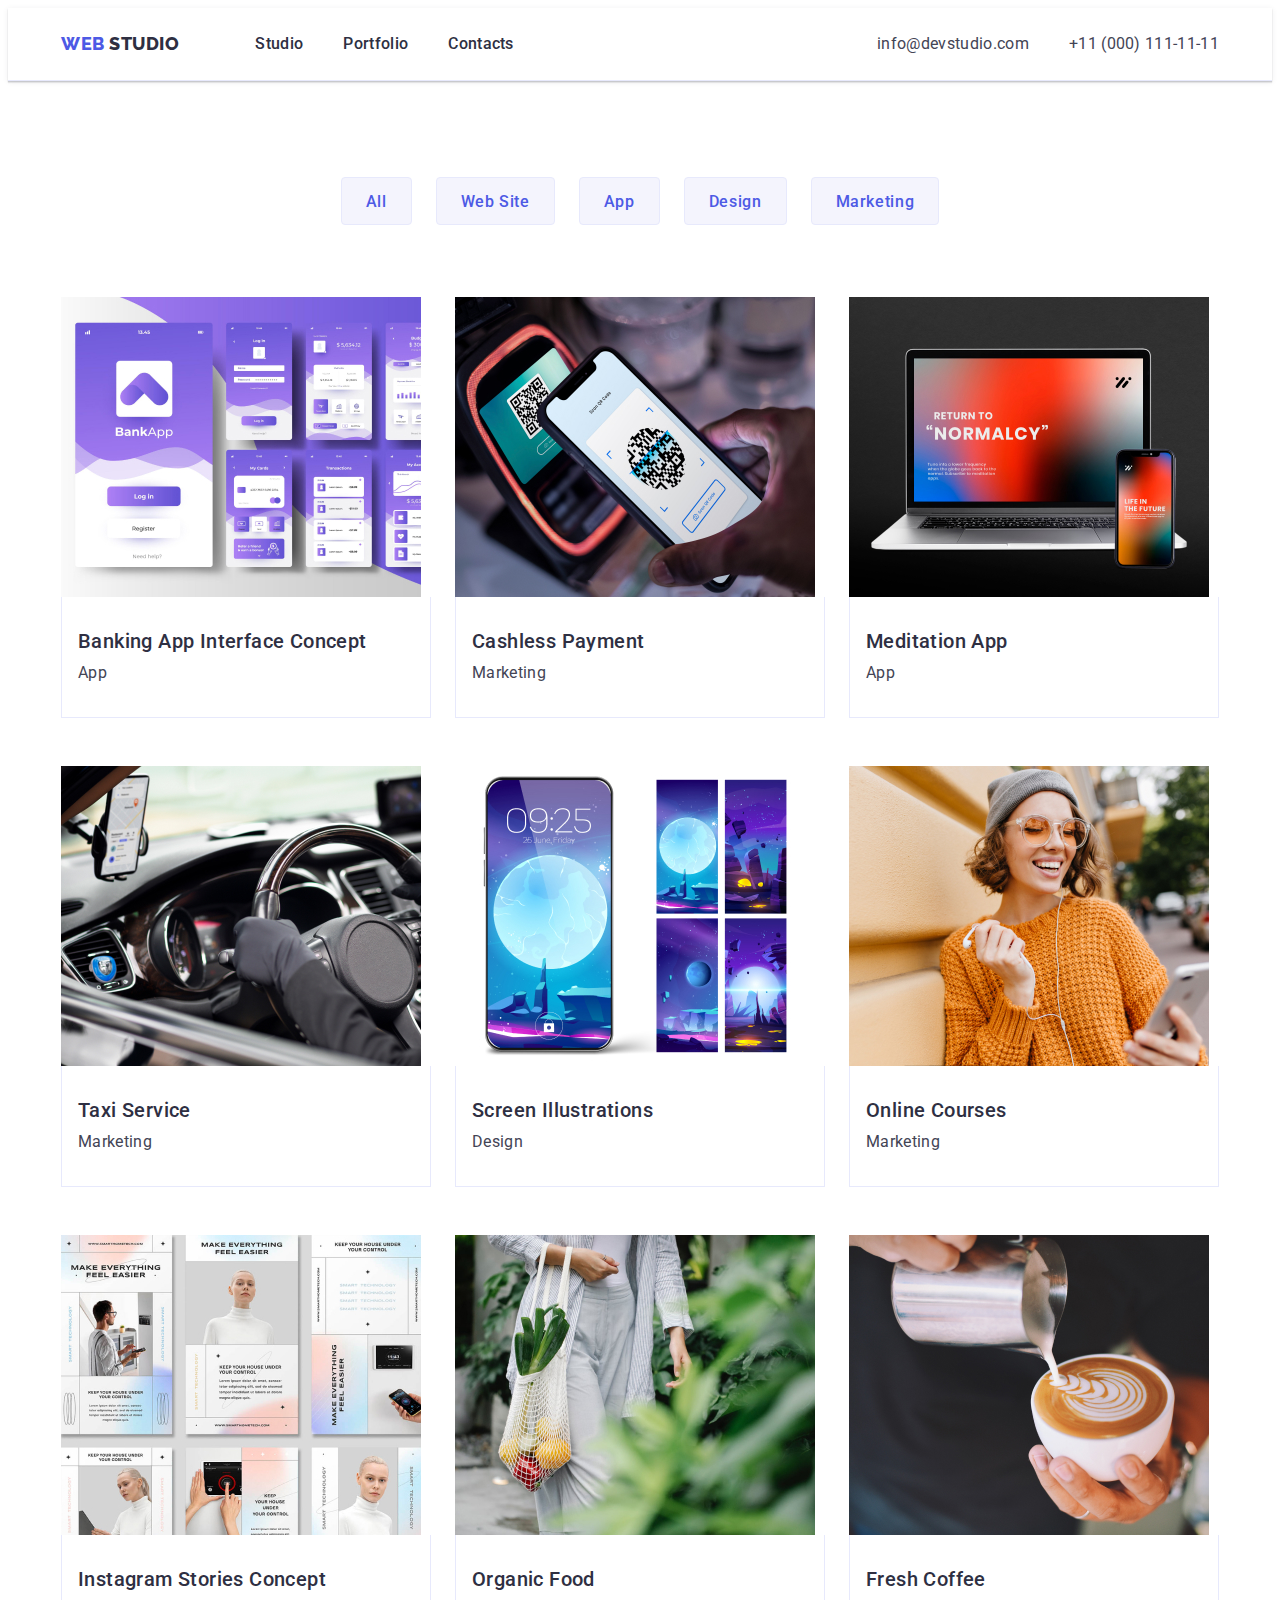
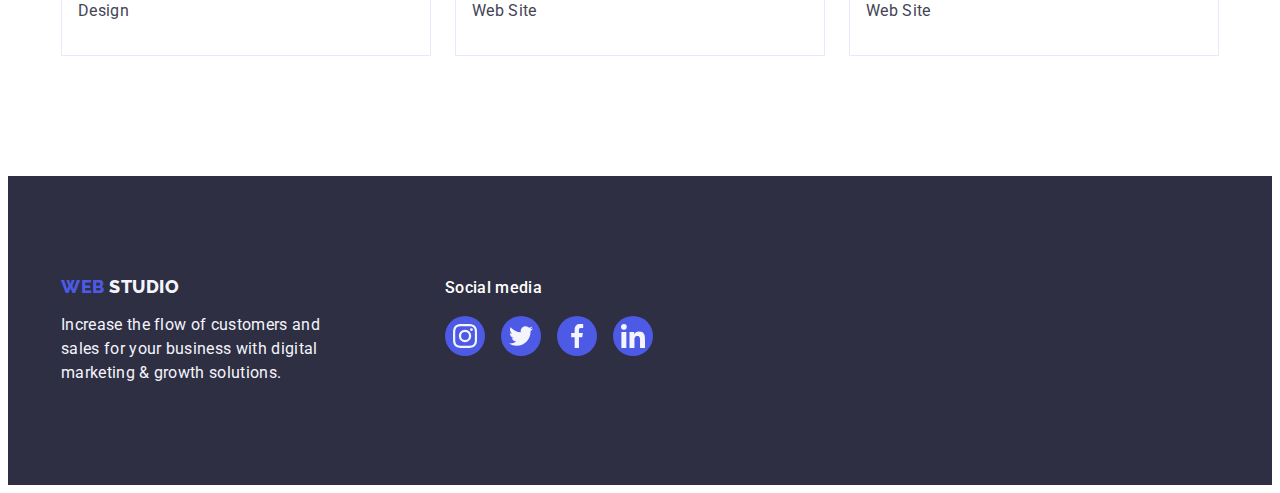
==== portfolio.html @ b8534a58 "start" ====
<!DOCTYPE html>
<html lang="en">

<head>
    <meta charset="UTF-8">
    <meta http-equiv="X-UA-Compatible" content="IE=edge">
    <meta name="viewport" content="width=device-width, initial-scale=1.0">
    <title>Portfolio</title>

    <link rel="stylesheet" href="https://cdnjs.cloudflare.com/ajax/libs/modern-normalize/2.0.0/modern-normalize.min.css"
        integrity="sha512-4xo8blKMVCiXpTaLzQSLSw3KFOVPWhm/TRtuPVc4WG6kUgjH6J03IBuG7JZPkcWMxJ5huwaBpOpnwYElP/m6wg=="
        crossorigin="anonymous" referrerpolicy="no-referrer">
    <link rel="stylesheet" href="./css/styles.css">
    <link rel="preconnect" href="https://fonts.googleapis.com">
    <link rel="preconnect" href="https://fonts.gstatic.com" crossorigin>
    <link href="https://fonts.googleapis.com/css2?family=Raleway:wght@800&family=Roboto:wght@400;500;700&display=swap"
        rel="stylesheet">
</head>

<body>

    <header class="header">
        <div class="container header-cont">
            <nav class="header-nav">
                <a href="./index.html" class="web-logo link">
                    Web
                    <span class="logo-studio">Studio</span>
                </a>
                <ul class="nav-list list">
                    <li class="nav-list-item"><a href="./index.html" class="nav-item-text link"> Studio</a></li>
                    <li class="nav-list-item"><a href="./portfolio.html" class="nav-item-text link">Portfolio</a> </li>
                    <li class="nav-list-item"><a href="" class="nav-item-text link"> Contacts</a></li>
                </ul>
            </nav>
            <address class="address">
                <ul class="adress-list list">
                    <li class="adress-list-item"> <a href="mailto:info@devstudio.com"
                            class="adress-item-text link">info@devstudio.com</a></li>
                    <li class="adress-list-item"> <a href="tel:+110001111111" class="adress-item-text link">+11 (000)
                            111-11-11</a></li>
                </ul>
            </address>
        </div>
    </header>

    <main>

        <section class="services">
            <div class="container">
                <h1 class="hidden-text">WebStudio services</h1>

                <ul class="button-list list">
                    <li><button type="button" class="filtr-button button">All</button></li>
                    <li><button type="button" class="filtr-button button">Web Site</button></li>
                    <li><button type="button" class="filtr-button button">App</button></li>
                    <li><button type="button" class="filtr-button button">Design</button></li>
                    <li><button type="button" class="filtr-button button">Marketing</button></li>
                </ul>


                <ul class="services-list list">
                    <li class="services-list-item">
                        <a href="" class="link services-link">
                            <img src="./images/portfolio/img-1.jpg" alt="example image 1" width="360" height="300">
                            <div class="servises-card-text">
                                <h2 class="services-item-title">Banking App Interface Concept</h2>
                                <p class="services-item-text">App</p>
                            </div>
                        </a>
                    </li>
                    <li class="services-list-item">
                        <a href="" class="link services-link">
                            <img src="./images/portfolio/img-2.jpg" alt="example image 2" width="360" height="300">
                            <div class="servises-card-text">
                                <h2 class="services-item-title">Cashless Payment</h2>
                                <p class="services-item-text">Marketing</p>
                            </div>
                        </a>
                    </li>
                    <li class="services-list-item">
                        <a href="" class="link services-link">
                            <img src="./images/portfolio/img-3.jpg" alt="example image 3" width="360" height="300">
                            <div class="servises-card-text">
                                <h2 class="services-item-title">Meditation App</h2>
                                <p class="services-item-text">App</p>
                            </div>
                        </a>
                    </li>
                    <li class="services-list-item">
                        <a href="" class="link services-link">
                            <img src="./images/portfolio/img-4.jpg" alt="example image 4" width="360" height="300">
                            <div class="servises-card-text">
                                <h2 class="services-item-title">Taxi Service</h2>
                                <p class="services-item-text">Marketing</p>
                            </div>
                        </a>
                    </li>
                    <li class="services-list-item">
                        <a href="" class="link services-link">
                            <img src="./images/portfolio/img-5.jpg" alt="example image 5" width="360" height="300">
                            <div class="servises-card-text">
                                <h2 class="services-item-title">Screen Illustrations</h2>
                                <p class="services-item-text">Design</p>
                            </div>
                        </a>
                    </li>
                    <li class="services-list-item">
                        <a href="" class="link services-link">
                            <img src="./images/portfolio/img-6.jpg" alt="example image 6" width="360" height="300">
                            <div class="servises-card-text">
                                <h2 class="services-item-title">Online Courses</h2>
                                <p class="services-item-text">Marketing</p>
                            </div>
                        </a>
                    </li>
                    <li class="services-list-item">
                        <a href="" class="link services-link">
                            <img src="./images/portfolio/img-7.jpg" alt="example image 7" width="360" height="300">
                            <div class="servises-card-text">
                                <h2 class="services-item-title">Instagram Stories Concept</h2>
                                <p class="services-item-text">Design</p>
                            </div>
                        </a>
                    </li>
                    <li class="services-list-item">
                        <a href="" class="link services-link">
                            <img src="./images/portfolio/img-8.jpg" alt="example image 8" width="360" height="300">
                            <div class="servises-card-text">
                                <h2 class="services-item-title">Organic Food</h2>
                                <p class="services-item-text">Web Site</p>
                            </div>
                        </a>
                    </li>
                    <li class="services-list-item">
                        <a href="" class="link services-link">
                            <img src="./images/portfolio/img-9.jpg" alt="example image 9" width="360" height="300">
                            <div class="servises-card-text">
                                <h2 class="services-item-title">Fresh Coffee</h2>
                                <p class="services-item-text">Web Site</p>
                            </div>
                        </a>
                    </li>
                </ul>
            </div>
        </section>

    </main>

    <footer class="footer">
        <div class="container container-footer">
            <div class="footer-info">
                <a href="./index.html" class="web-logo-footer web-logo link">
                    Web
                    <span class="logo-studio">Studio</span>
                </a>
                <p class="footer-text">Increase the flow of customers and sales for your business with digital marketing
                    &
                    growth solutions. </p>
            </div>
            <div class="footer-soc">
                <p class="footer-text footer-soc-text">Social media</p>
                <ul class="footer-soc-list list">
                    <li class="footer-soc-item"><a href="" class="footer-soc-link link" target="_blank"
                            rel="noopener norefferer">
                            <svg class="footer-soc-icon" width="24" height="24">
                                <use href="./images/icons.svg#icon-instagram"></use>
                            </svg></a></li>
                    <li class="footer-soc-item"><a href="" class="footer-soc-link link" target="_blank"
                            rel="noopener norefferer">
                            <svg class="footer-soc-icon" width="24" height="24">
                                <use href="./images/icons.svg#icon-twitter"></use>
                            </svg></a></li>
                    <li class="footer-soc-item"><a href="" class="footer-soc-link link" target="_blank"
                            rel="noopener norefferer">
                            <svg class="footer-soc-icon" width="24" height="24">
                                <use href="./images/icons.svg#icon-facebook"></use>
                            </svg></a></li>
                    <li class="footer-soc-item"><a href="" class="footer-soc-link link" target="_blank"
                            rel="noopener norefferer">
                            <svg class="footer-soc-icon" width="24" height="24">
                                <use href="./images/icons.svg#icon-linkedin"></use>
                            </svg></a></li>
                </ul>
            </div>
        </div>
    </footer>
</body>

</html>
---- css/styles.css ----
:root {
    --pressed-state-color: #404BBF;
}

body {
    font-family: 'Roboto', sans-serif;
    color: #434455;
    background-color: #fff;
}

p,
h1,
h2,
h3,
h4,
h5,
h6,
ul,
ol {
    margin: 0;
    padding: 0;
}

img {
    display: block;
}

.link {
    text-decoration: none;
}

.list {
    list-style: none;
}

.container {
    width: 1158px;
    padding: 0 15px 0;
    margin: 0 auto;
}

/* HEADER */

.header {
    border-bottom: 1px solid #e7e9fc;
    display: flex;
    box-shadow: 0px 2px 1px rgba(46, 47, 66, 0.08), 0px 1px 1px rgba(46, 47, 66, 0.16), 0px 1px 6px rgba(46, 47, 66, 0.08);
}

.header-cont {
    display: flex;
}

.web-logo {
    font-family: 'Raleway', sans-serif;
    font-weight: 800;
    font-style: normal;
    font-size: 18px;
    line-height: 1.17;
    letter-spacing: 0.03em;
    text-transform: uppercase;
    color: #4D5AE5;
    margin-right: 76px;
}

.logo-studio {
    color: #2E2F42;
}

.header-nav {
    align-items: center;
    display: flex;

}

.nav-list {
    display: flex;
    gap: 40px;

}

.nav-list-item {}

.nav-item-text {
    font-weight: 500;
    font-size: 16px;
    line-height: 1.5;
    letter-spacing: 0.02em;
    color: #2E2F42;
    padding: 24px 0;
}


.address {
    font-style: normal;
    display: flex;
    margin-left: auto;

}

.adress-list {
    padding: 24px 0;
    display: flex;
    gap: 40px;
}

.adress-list-item {}

.adress-item-text {
    font-style: normal;
    font-weight: 400;
    font-size: 16px;
    line-height: 1.5;
    letter-spacing: 0.02em;
    color: #434455;
    padding: 24px 0;
}

.nav-item-text:hover,
.nav-item-text:focus,
.adress-item-text:hover,
.adress-item-text:focus {
    color: #404BBF;
    border-bottom: 4px solid #404BBF;
    border-radius: 2px;
}

/* WELCOME CONTENT */

.welcome-content {
    background-color: #2E2F42;
    background-image: linear-gradient(rgba(46, 47, 66, 0.70), rgba(46, 47, 66, 0.70)), url(../images/welcome-img.jpg);
    background-repeat: no-repeat;
    background-position: center;
    background-size: cover;
    display: flex;
    max-width: 1440px;
    max-height: 600px;
    margin: 0 auto;
    padding: 188px 0 188px;
}

.welcome-title {
    font-size: 56px;
    line-height: 1.07;
    text-align: center;
    letter-spacing: 0.02em;
    color: #FFFFFF;
    margin: auto;
    margin-bottom: 40px;
    max-width: 496px;

}

.button {
    display: block;
    margin: 0 auto;
}

.top-button {
    font-family: 'Roboto', sans-serif;
    font-style: normal;
    font-weight: 500;
    font-size: 16px;
    line-height: 1.5;
    letter-spacing: 0.04em;
    color: #FFFFFF;
    background: #4D5AE5;
    cursor: pointer;
    box-shadow: 0px 4px 4px rgba(0, 0, 0, 0.15);
    border: none;
    border-radius: 4px;
    min-width: 169px;
    height: 56px;
}

.top-button:hover,
.top-button:focus {
    background: #404BBF;
}

/* BENEFITS*/

.benefits {
    padding: 120px 0;
}

.hidden-text {
    position: absolute;
    width: 1px;
    height: 1px;
    margin: -1px;
    border: 0;
    padding: 0;

    white-space: nowrap;
    clip-path: inset(100%);
    clip: rect(0 0 0 0);
    overflow: hidden;
}

.benefits-list {
    display: flex;
    gap: 24px
}

.benefits-list-item {
    width: calc((100% - 72px) / 4);
}

.beefits-icon-bg {
    width: 264px;
    height: 112px;
    border-radius: 4px;
    background-color: #F4F4FD;
    display: flex;
    align-items: center;
    justify-content: center;
    margin-bottom: 8px;
}

.benefits-icon {
    margin: 24px 100px;
    width: 64px;
    height: 64px;
}

.benefits-item-title {
    font-weight: 500;
    font-size: 20px;
    line-height: 1.2;
    letter-spacing: 0.02em;
    color: #2E2F42;
    margin-bottom: 8px;
}

.benefits-item-text {
    font-size: 16px;
    line-height: 1.5;
    letter-spacing: 0.02em;
    color: #434455;
}

/* EXAMPLES */

.examples {
    padding-bottom: 120px;
}

.examples-title {
    font-weight: 700;
    font-size: 36px;
    line-height: 1.11;
    text-align: center;
    letter-spacing: 0.02em;
    text-transform: capitalize;
    color: #2E2F42;
    margin-bottom: 72px;
}

.example-list {
    display: flex;
    gap: 24px;
}

.example-list-item {
    width: calc((100% - 48px) / 3);
}

/* TEAM */

.team {
    background-color: #F4F4FD;
    padding: 120px 0 120px;
}

.team-title {
    font-weight: 700;
    font-size: 36px;
    line-height: 1.11;
    text-align: center;
    letter-spacing: 0.02em;
    text-transform: capitalize;
    color: #2E2F42;
    margin-bottom: 72px;
}

.team-list {
    display: flex;
    gap: 24px;
}

.team-list-item {
    background-color: #FFFFFF;
    box-shadow: 0px 1px 6px rgba(46, 47, 66, 0.08), 0px 1px 1px rgba(46, 47, 66, 0.16), 0px 2px 1px rgba(46, 47, 66, 0.08);
    border-radius: 0px 0px 4px 4px;
    width: calc((100% - 72px) / 4);
    min-height: 380px;
}

.team-item-cont {
    padding: 32px 16px;
}

.team-item-title {
    font-weight: 500;
    font-size: 20px;
    line-height: 1.2;
    text-align: center;
    letter-spacing: 0.02em;
    color: #2E2F42;
    margin-bottom: 8px;
}

.team-item-text {
    font-size: 16px;
    line-height: 1.5;
    text-align: center;
    letter-spacing: 0.02em;
    color: #434455;
    margin-bottom: 8px;
}

.team-soc-list {
    display: flex;
    justify-content: center;
    gap: 24px;
}

.team-soc-item {
    width: 40px;
    height: 40px;

}

.team-soc-link {
    display: flex;
    width: 100%;
    height: 100%;
    background-color: #4D5AE5;
    border-radius: 50%;
    align-items: center;
    justify-content: center;
}

.team-soc-icon {
    width: 16px;
    height: 16px;
    fill: #F4F4FD;
}

.team-soc-link:hover,
.team-soc-link:focus {
    background-color: #404BBF;
}

/* CUSTOMERS */

.customers {
    padding-top: 120px;
    padding-bottom: 120px;
}

.customers-container {}

.customers-title {
    font-weight: 700;
    font-size: 36px;
    line-height: 1.11;
    text-align: center;
    letter-spacing: 0.02em;
    text-transform: capitalize;
    color: #2E2F42;
    margin-bottom: 72px;
}


.customers-list {
    display: flex;
    gap: 24px;
}

.customers-item {
    width: calc((100% - 120px) / 6);
    height: 88px;
}

.customers-link {
    width: 100%;
    height: 100%;
    border: 1px solid #8E8F99;
    border-radius: 4px;
    display: flex;
    align-items: center;
    justify-content: center;
    padding: 16px 32px;
    color: #8E8F99;
}

.customers-link:hover,
.customers-link:focus {
    border-color: #404BBF;
    color: #404BBF;
}

.customers-icon {
    width: 104px;
    height: 56px;
    fill: currentColor
}

/* ------- FOOTER ------- */

.footer {
    background-color: #2E2F42;
    padding: 100px 0;
}

.container-footer {
    display: flex;
    align-items: baseline;
}

footer [class="logo-studio"] {
    color: #F4F4FD;
}

.web-logo-footer {
    display: inline-block;
    margin-bottom: 16px;
}

.footer-text {
    font-size: 16px;
    line-height: 1.5;
    letter-spacing: 0.02em;
    color: #F4F4FD;
    width: 264px;
}

.footer-info {
    margin-right: 120px;
}

.footer-soc-text {
    font-weight: 500;
    margin-bottom: 16px;
    color: #FFFFFF;
}

.footer-soc-list {
    display: flex;
    gap: 16px;
}

.footer-soc-item {
    width: 40px;
    height: 40px;
}

.footer-soc-link {
    display: flex;
    width: 100%;
    height: 100%;
    background-color: #4D5AE5;
    border-radius: 50%;
    align-items: center;
    justify-content: center;
}

.footer-soc-icon {
    width: 24px;
    height: 24px;
    fill: #F4F4FD;
}

.footer-soc-link:hover,
.footer-soc-link:focus {
    background-color: #31D0AA;
}

/* PORTFOLIO */

.filtr {}

.button-list {
    display: flex;
    gap: 24px;
    margin-bottom: 72px;
    justify-content: center;
}

.filtr-button {
    font-family: 'Roboto', sans-serif;
    font-weight: 500;
    font-size: 16px;
    line-height: 1.5;
    text-align: center;
    letter-spacing: 0.04em;
    color: #4D5AE5;
    background-color: #F4F4FD;
    cursor: pointer;
    border: 1px solid #E7E9FC;
    border-radius: 4px;
    padding: 12px 24px;
    min-width: 70px;
    height: 48px;
}

.filtr-button:hover,
.filtr-button:focus {
    color: #ffffff;
    background: #404BBF;
    border: 1px solid transparent;
    box-shadow: 0px 3px 1px rgba(0, 0, 0, 0.1), 0px 2px 1px rgba(0, 0, 0, 0.08), 0px 2px 2px rgba(0, 0, 0, 0.12);
}

.button {}

.services {
    padding: 96px 0 120px;
}

.services-card-list {}

.services-list {
    display: flex;
    flex-wrap: wrap;
    row-gap: 48px;
    column-gap: 24px;
}

.services-list-item {
    width: calc((100% - 48px) / 3);
}

.services-link {
    display: block;
}

.services-link:hover,
.services-link:focus {
    box-shadow: 0px 2px 1px 0px rgba(46, 47, 66, 0.08), 0px 1px 1px 0px rgba(46, 47, 66, 0.16), 0px 1px 6px 0px rgba(46, 47, 66, 0.08);
}

.servises-card-text {
    border: 1px solid #E7E9FC;
    padding: 32px 16px;
    border-top: none;
}

.services-item-title {
    font-weight: 500;
    font-size: 20px;
    line-height: 1.2;
    letter-spacing: 0.02em;
    color: #2E2F42;
    margin-bottom: 8px;

}

.services-item-text {
    font-size: 16px;
    line-height: 1.5;
    letter-spacing: 0.02em;
    color: #434455;
}
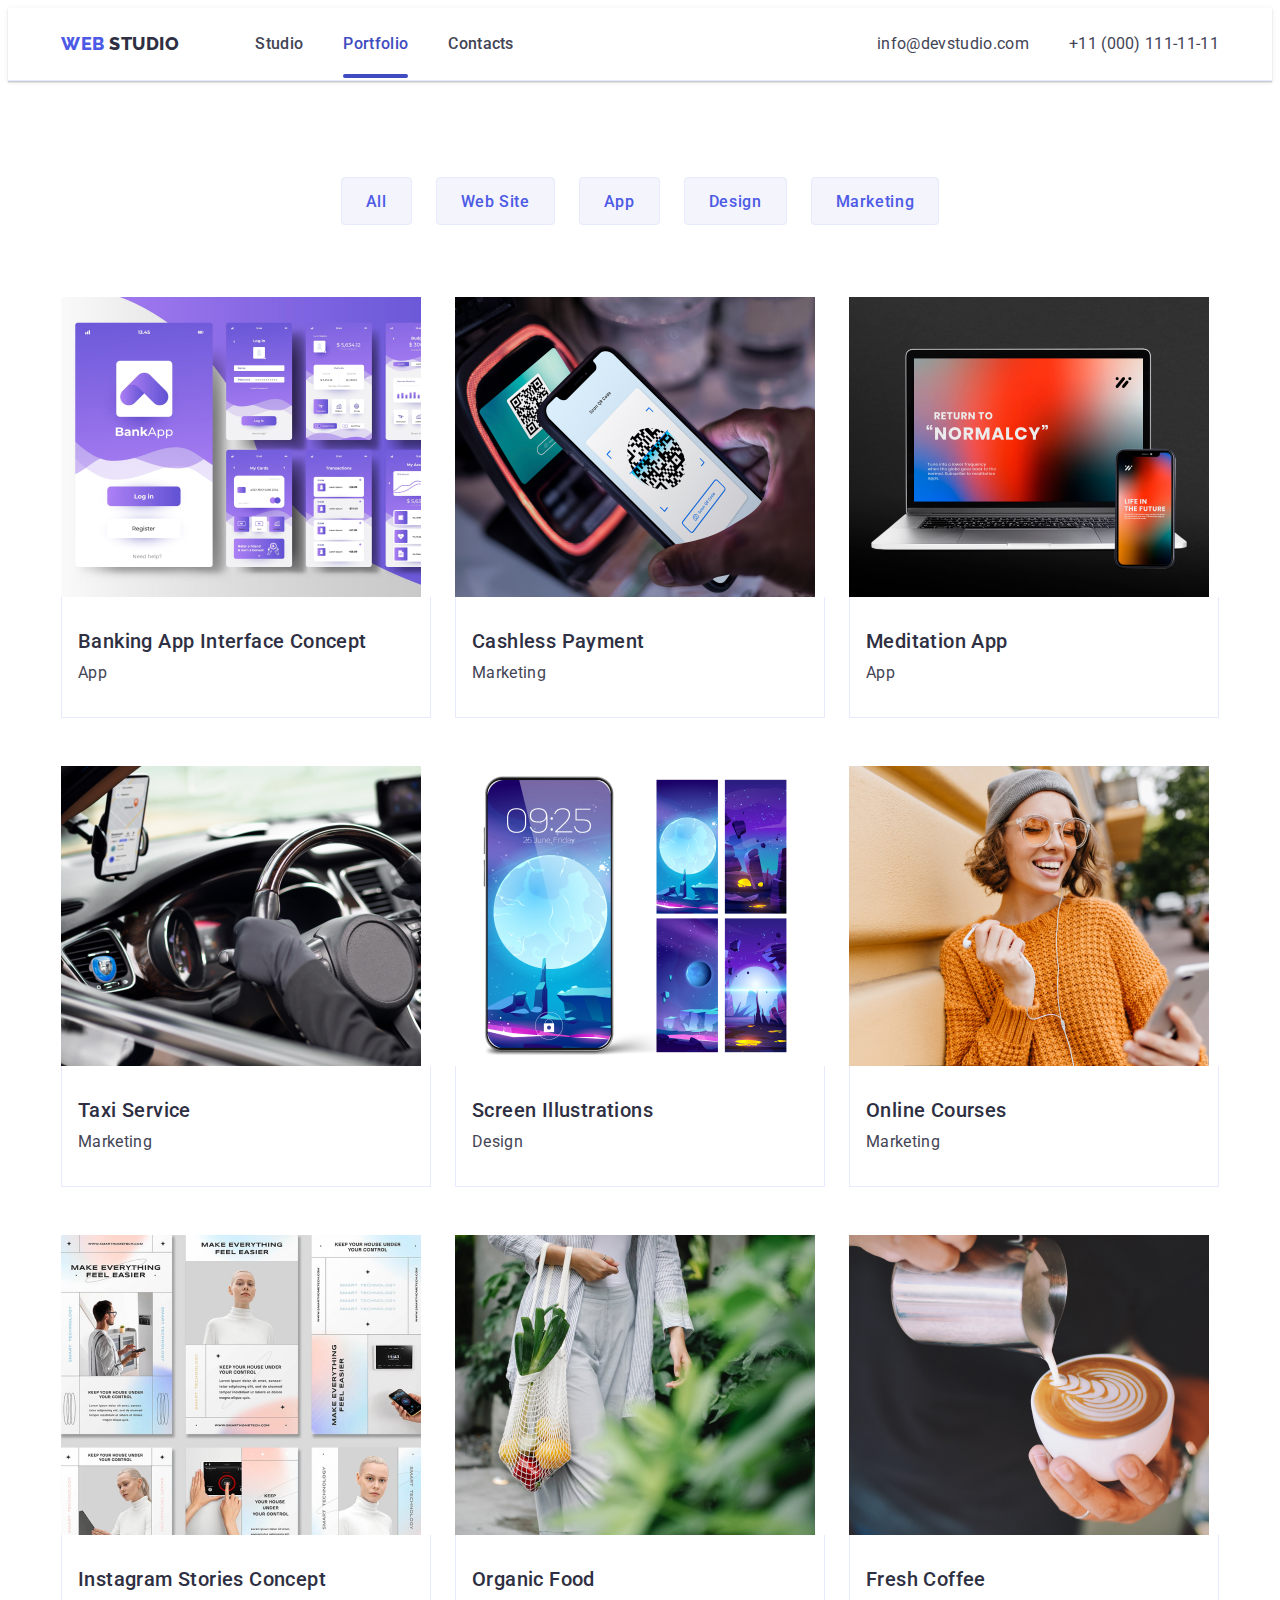
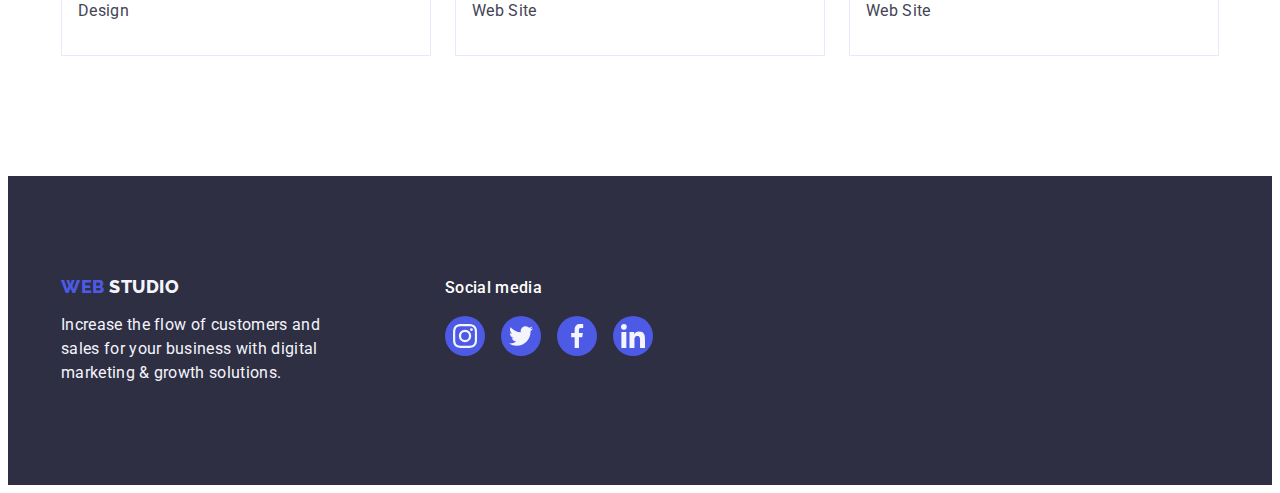
==== commit a4d20ee0: "upd4" ====
--- a/portfolio.html
+++ b/portfolio.html
@@ -28,7 +28,8 @@
                 </a>
                 <ul class="nav-list list">
                     <li class="nav-list-item"><a href="./index.html" class="nav-item-text link"> Studio</a></li>
-                    <li class="nav-list-item"><a href="./portfolio.html" class="nav-item-text link">Portfolio</a> </li>
+                    <li class="nav-list-item"><a href="./portfolio.html" class="nav-item-text link active">Portfolio</a>
+                    </li>
                     <li class="nav-list-item"><a href="" class="nav-item-text link"> Contacts</a></li>
                 </ul>
             </nav>
@@ -61,7 +62,12 @@
                 <ul class="services-list list">
                     <li class="services-list-item">
                         <a href="" class="link services-link">
-                            <img src="./images/portfolio/img-1.jpg" alt="example image 1" width="360" height="300">
+                            <div class="service-cover-wrap">
+                                <img src="./images/portfolio/img-1.jpg" alt="example image 1" width="360" height="300">
+                                <p class="service-cover-text">14 Stylish and User-Friendly App Design Concepts · Task
+                                    Manager App · Calorie Tracker App · Exotic Fruit Ecommerce App · Cloud Storage App
+                                </p>
+                            </div>
                             <div class="servises-card-text">
                                 <h2 class="services-item-title">Banking App Interface Concept</h2>
                                 <p class="services-item-text">App</p>
@@ -70,7 +76,12 @@
                     </li>
                     <li class="services-list-item">
                         <a href="" class="link services-link">
-                            <img src="./images/portfolio/img-2.jpg" alt="example image 2" width="360" height="300">
+                            <div class="service-cover-wrap">
+                                <img src="./images/portfolio/img-2.jpg" alt="example image 2" width="360" height="300">
+                                <p class="service-cover-text">14 Stylish and User-Friendly App Design Concepts · Task
+                                    Manager App · Calorie Tracker App · Exotic Fruit Ecommerce App · Cloud Storage App
+                                </p>
+                            </div>
                             <div class="servises-card-text">
                                 <h2 class="services-item-title">Cashless Payment</h2>
                                 <p class="services-item-text">Marketing</p>
@@ -79,7 +90,12 @@
                     </li>
                     <li class="services-list-item">
                         <a href="" class="link services-link">
-                            <img src="./images/portfolio/img-3.jpg" alt="example image 3" width="360" height="300">
+                            <div class="service-cover-wrap">
+                                <img src="./images/portfolio/img-3.jpg" alt="example image 3" width="360" height="300">
+                                <p class="service-cover-text">14 Stylish and User-Friendly App Design Concepts · Task
+                                    Manager App · Calorie Tracker App · Exotic Fruit Ecommerce App · Cloud Storage App
+                                </p>
+                            </div>
                             <div class="servises-card-text">
                                 <h2 class="services-item-title">Meditation App</h2>
                                 <p class="services-item-text">App</p>
@@ -88,7 +104,12 @@
                     </li>
                     <li class="services-list-item">
                         <a href="" class="link services-link">
-                            <img src="./images/portfolio/img-4.jpg" alt="example image 4" width="360" height="300">
+                            <div class="service-cover-wrap">
+                                <img src="./images/portfolio/img-4.jpg" alt="example image 4" width="360" height="300">
+                                <p class="service-cover-text">14 Stylish and User-Friendly App Design Concepts · Task
+                                    Manager App · Calorie Tracker App · Exotic Fruit Ecommerce App · Cloud Storage App
+                                </p>
+                            </div>
                             <div class="servises-card-text">
                                 <h2 class="services-item-title">Taxi Service</h2>
                                 <p class="services-item-text">Marketing</p>
@@ -97,7 +118,12 @@
                     </li>
                     <li class="services-list-item">
                         <a href="" class="link services-link">
-                            <img src="./images/portfolio/img-5.jpg" alt="example image 5" width="360" height="300">
+                            <div class="service-cover-wrap">
+                                <img src="./images/portfolio/img-5.jpg" alt="example image 5" width="360" height="300">
+                                <p class="service-cover-text">14 Stylish and User-Friendly App Design Concepts · Task
+                                    Manager App · Calorie Tracker App · Exotic Fruit Ecommerce App · Cloud Storage App
+                                </p>
+                            </div>
                             <div class="servises-card-text">
                                 <h2 class="services-item-title">Screen Illustrations</h2>
                                 <p class="services-item-text">Design</p>
@@ -106,7 +132,12 @@
                     </li>
                     <li class="services-list-item">
                         <a href="" class="link services-link">
-                            <img src="./images/portfolio/img-6.jpg" alt="example image 6" width="360" height="300">
+                            <div class="service-cover-wrap">
+                                <img src="./images/portfolio/img-6.jpg" alt="example image 6" width="360" height="300">
+                                <p class="service-cover-text">14 Stylish and User-Friendly App Design Concepts · Task
+                                    Manager App · Calorie Tracker App · Exotic Fruit Ecommerce App · Cloud Storage App
+                                </p>
+                            </div>
                             <div class="servises-card-text">
                                 <h2 class="services-item-title">Online Courses</h2>
                                 <p class="services-item-text">Marketing</p>
@@ -115,7 +146,12 @@
                     </li>
                     <li class="services-list-item">
                         <a href="" class="link services-link">
-                            <img src="./images/portfolio/img-7.jpg" alt="example image 7" width="360" height="300">
+                            <div class="service-cover-wrap">
+                                <img src="./images/portfolio/img-7.jpg" alt="example image 7" width="360" height="300">
+                                <p class="service-cover-text">14 Stylish and User-Friendly App Design Concepts · Task
+                                    Manager App · Calorie Tracker App · Exotic Fruit Ecommerce App · Cloud Storage App
+                                </p>
+                            </div>
                             <div class="servises-card-text">
                                 <h2 class="services-item-title">Instagram Stories Concept</h2>
                                 <p class="services-item-text">Design</p>
@@ -124,7 +160,12 @@
                     </li>
                     <li class="services-list-item">
                         <a href="" class="link services-link">
-                            <img src="./images/portfolio/img-8.jpg" alt="example image 8" width="360" height="300">
+                            <div class="service-cover-wrap">
+                                <img src="./images/portfolio/img-8.jpg" alt="example image 8" width="360" height="300">
+                                <p class="service-cover-text">14 Stylish and User-Friendly App Design Concepts · Task
+                                    Manager App · Calorie Tracker App · Exotic Fruit Ecommerce App · Cloud Storage App
+                                </p>
+                            </div>
                             <div class="servises-card-text">
                                 <h2 class="services-item-title">Organic Food</h2>
                                 <p class="services-item-text">Web Site</p>
@@ -133,7 +174,12 @@
                     </li>
                     <li class="services-list-item">
                         <a href="" class="link services-link">
-                            <img src="./images/portfolio/img-9.jpg" alt="example image 9" width="360" height="300">
+                            <div class="service-cover-wrap">
+                                <img src="./images/portfolio/img-9.jpg" alt="example image 9" width="360" height="300">
+                                <p class="service-cover-text">14 Stylish and User-Friendly App Design Concepts · Task
+                                    Manager App · Calorie Tracker App · Exotic Fruit Ecommerce App · Cloud Storage App
+                                </p>
+                            </div>
                             <div class="servises-card-text">
                                 <h2 class="services-item-title">Fresh Coffee</h2>
                                 <p class="services-item-text">Web Site</p>
--- a/css/styles.css
+++ b/css/styles.css
@@ -82,14 +82,33 @@
 .nav-list-item {}
 
 .nav-item-text {
+    position: relative;
     font-weight: 500;
     font-size: 16px;
     line-height: 1.5;
     letter-spacing: 0.02em;
-    color: #2E2F42;
+    color: #434455;
     padding: 24px 0;
-}
-
+    transition: color 250ms cubic-bezier(0.4, 0, 0.2, 1);
+}
+
+.nav-item-text.active::after {
+    content: '';
+    position: absolute;
+    left: 0;
+    bottom: 0;
+    bottom: -1px;
+    height: 4px;
+    width: 100%;
+    background-color: #404bbf;
+    border-radius: 2px;
+    display: block;
+}
+
+.active {
+    color: #404bbf;
+    position: relative;
+}
 
 .address {
     font-style: normal;
@@ -114,6 +133,7 @@
     letter-spacing: 0.02em;
     color: #434455;
     padding: 24px 0;
+    transition: color 250ms cubic-bezier(0.4, 0, 0.2, 1);
 }
 
 .nav-item-text:hover,
@@ -121,8 +141,6 @@
 .adress-item-text:hover,
 .adress-item-text:focus {
     color: #404BBF;
-    border-bottom: 4px solid #404BBF;
-    border-radius: 2px;
 }
 
 /* WELCOME CONTENT */
@@ -165,18 +183,19 @@
     line-height: 1.5;
     letter-spacing: 0.04em;
     color: #FFFFFF;
-    background: #4D5AE5;
+    background-color: #4D5AE5;
     cursor: pointer;
     box-shadow: 0px 4px 4px rgba(0, 0, 0, 0.15);
     border: none;
     border-radius: 4px;
     min-width: 169px;
     height: 56px;
+    transition: background-color 250ms cubic-bezier(0.4, 0, 0.2, 1);
 }
 
 .top-button:hover,
 .top-button:focus {
-    background: #404BBF;
+    background-color: #404BBF;
 }
 
 /* BENEFITS*/
@@ -341,6 +360,7 @@
     border-radius: 50%;
     align-items: center;
     justify-content: center;
+    transition: background-color 250ms cubic-bezier(0.4, 0, 0.2, 1);
 }
 
 .team-soc-icon {
@@ -395,6 +415,8 @@
     justify-content: center;
     padding: 16px 32px;
     color: #8E8F99;
+    transition: border-color 250ms cubic-bezier(0.4, 0, 0.2, 1), color 250ms cubic-bezier(0.4, 0, 0.2, 1);
+    ;
 }
 
 .customers-link:hover,
@@ -466,6 +488,7 @@
     border-radius: 50%;
     align-items: center;
     justify-content: center;
+    transition: background-color 250ms cubic-bezier(0.4, 0, 0.2, 1);
 }
 
 .footer-soc-icon {
@@ -505,6 +528,10 @@
     padding: 12px 24px;
     min-width: 70px;
     height: 48px;
+    transition: color 250ms cubic-bezier(0.4, 0, 0.2, 1),
+        background-color 250ms cubic-bezier(0.4, 0, 0.2, 1),
+        border-color 250ms cubic-bezier(0.4, 0, 0.2, 1),
+        box-shadow 250ms cubic-bezier(0.4, 0, 0.2, 1);
 }
 
 .filtr-button:hover,
@@ -532,15 +559,44 @@
 
 .services-list-item {
     width: calc((100% - 48px) / 3);
+
+}
+
+.services-link:hover .service-cover-text,
+.services-link:focus .service-cover-text {
+    transform: translateY(0%)
 }
 
 .services-link {
     display: block;
+    transition: box-shadow 250ms cubic-bezier(0.4, 0, 0.2, 1);
 }
 
 .services-link:hover,
 .services-link:focus {
     box-shadow: 0px 2px 1px 0px rgba(46, 47, 66, 0.08), 0px 1px 1px 0px rgba(46, 47, 66, 0.16), 0px 1px 6px 0px rgba(46, 47, 66, 0.08);
+}
+
+.service-cover-wrap {
+    position: relative;
+    width: 360px;
+    height: 300px;
+    overflow: hidden;
+}
+
+.service-cover-text {
+    position: absolute;
+    top: 0;
+    color: #F4F4FD;
+    font-size: 16px;
+    font-family: Roboto;
+    line-height: 1.5;
+    letter-spacing: 0.32px;
+    padding: 40px 32px;
+    background-color: #4D5AE5;
+    height: 100%;
+    transform: translateY(100%);
+    transition: transform 250ms cubic-bezier(0.4, 0, 0.2, 1);
 }
 
 .servises-card-text {
@@ -564,4 +620,69 @@
     line-height: 1.5;
     letter-spacing: 0.02em;
     color: #434455;
+}
+
+
+.backdrop {
+    position: fixed;
+    width: 100%;
+    height: 100%;
+    background-color: rgba(46, 47, 66, 0.40);
+    top: 0;
+    transition: opacity 250ms cubic-bezier(0.4, 0, 0.2, 1), visibility 250ms cubic-bezier(0.4, 0, 0.2, 1);
+}
+
+.modal {
+    position: absolute;
+    top: 50%;
+    left: 50%;
+    transform: translate(-50%, -50%) scale(1);
+    transition: transform 250ms cubic-bezier(0.4, 0, 0.2, 1);
+    width: 408px;
+    min-height: 584px;
+    border-radius: 4px;
+    background: #FCFCFC;
+    box-shadow: 0px 2px 1px 0px rgba(0, 0, 0, 0.20), 0px 1px 3px 0px rgba(0, 0, 0, 0.12), 0px 1px 1px 0px rgba(0, 0, 0, 0.14);
+    padding: 24px;
+}
+
+.backdrop.is-hidden .modal {
+    transform: translate(-50%, -50%) scale(0);
+}
+
+.modal-close {
+    width: 24px;
+    height: 24px;
+    border-radius: 50%;
+    border: 1px solid rgba(0, 0, 0, 0.10);
+    background: #E7E9FC;
+    color: #2E2F42;
+    display: flex;
+    align-items: center;
+    justify-content: center;
+    position: absolute;
+    top: 24px;
+    right: 24px;
+    padding: 0;
+    cursor: pointer;
+    transition: background-color 250ms cubic-bezier(0.4, 0, 0.2, 1), border 250ms cubic-bezier(0.4, 0, 0.2, 1);
+}
+
+.modal-close:hover,
+.modal-close:focus {
+    background-color: #404bbf;
+    border: none;
+    color: #fff;
+}
+
+.modal-close-icon {
+    fill: currentColor;
+    transition: fill 250ms cubic-bezier(0.4, 0, 0.2, 1);
+}
+
+
+.is-hidden {
+    visibility: hidden;
+    opacity: 0;
+    pointer-events: none;
 }